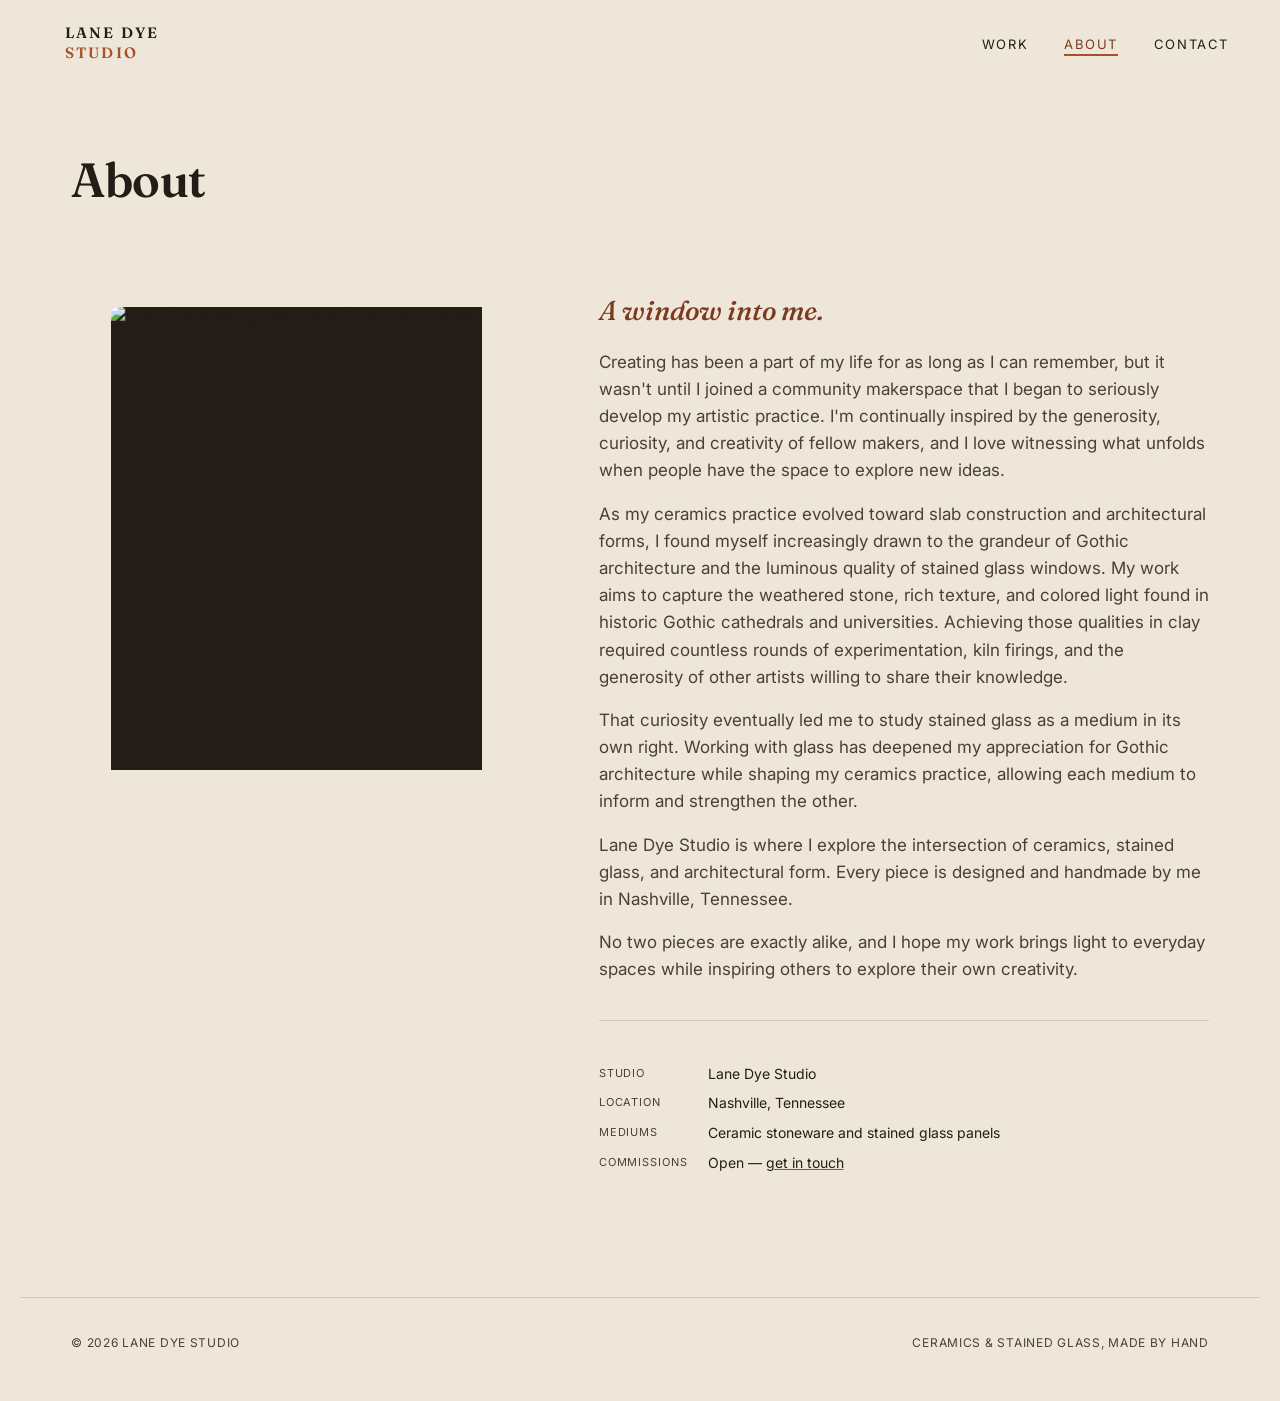
==== about.html @ 567c555c "Add files via upload" ====
<!DOCTYPE html>
<html lang="en">
<head>
<meta charset="UTF-8">
<meta name="viewport" content="width=device-width, initial-scale=1.0">
<title>About — Lane Dye Studio</title>
<meta name="description" content="About Lane Dye Studio.">
<link href="https://fonts.googleapis.com/css2?family=Fraunces:ital,opsz,wght@0,9..144,400;0,9..144,600;1,9..144,500&family=Inter:wght@400;500;600&display=swap" rel="stylesheet">
<link rel="icon" href="favicon.ico" sizes="any">
<link rel="icon" href="images/favicon-32.png" type="image/png">
<link rel="apple-touch-icon" href="images/apple-touch-icon.png">
<link rel="stylesheet" href="styles.css">
</head>
<body>

<nav class="site-nav">
  <a href="index.html" class="wordmark"><img src="images/logo-icon.png" class="wordmark-icon" alt=""><span class="wordmark-text">Lane Dye<span>Studio</span></span></a>
  <ul class="nav-links">
    <li><a href="work.html">Work</a></li>
    <li><a href="about.html" class="active">About</a></li>
    <li><a href="contact.html">Contact</a></li>
  </ul>
</nav>

<section class="wrap" style="padding-top:56px;">
  <div class="section-head" style="border-bottom:none;">
    <h2 style="font-size:clamp(2rem,4vw,3rem);">About</h2>
  </div>

  <div class="about-grid">
    <div class="about-photos">
      <figure class="piece" data-cat="ceramics"><div class="piece-frame portrait-frame"><img src="images/portrait-lane.jpg" alt="Lane Dye holding two of her Gothic arch vases"></div></figure>
    </div>

    <div class="about-statement">
      <p class="about-lead">A window into me.</p>
      <p>Creating has been a part of my life for as long as I can remember, but it wasn't until I joined a community makerspace that I began to seriously develop my artistic practice. I'm continually inspired by the generosity, curiosity, and creativity of fellow makers, and I love witnessing what unfolds when people have the space to explore new ideas.</p>
      <p>As my ceramics practice evolved toward slab construction and architectural forms, I found myself increasingly drawn to the grandeur of Gothic architecture and the luminous quality of stained glass windows. My work aims to capture the weathered stone, rich texture, and colored light found in historic Gothic cathedrals and universities. Achieving those qualities in clay required countless rounds of experimentation, kiln firings, and the generosity of other artists willing to share their knowledge.</p>
      <p>That curiosity eventually led me to study stained glass as a medium in its own right. Working with glass has deepened my appreciation for Gothic architecture while shaping my ceramics practice, allowing each medium to inform and strengthen the other.</p>
      <p>Lane Dye Studio is where I explore the intersection of ceramics, stained glass, and architectural form. Every piece is designed and handmade by me in Nashville, Tennessee.</p>
      <p>No two pieces are exactly alike, and I hope my work brings light to everyday spaces while inspiring others to explore their own creativity.</p>

      <div class="about-meta">
        <dl>
          <dt>Studio</dt><dd>Lane Dye Studio</dd>
          <dt>Location</dt><dd>Nashville, Tennessee</dd>
          <dt>Mediums</dt><dd>Ceramic stoneware and stained glass panels</dd>
          <dt>Commissions</dt><dd>Open — <a href="contact.html" style="text-decoration:underline;text-decoration-color:var(--clay);">get in touch</a></dd>
        </dl>
      </div>
    </div>
  </div>
</section>

<footer class="wrap">
  <span>© <span id="year"></span> Lane Dye Studio</span>
  <span>Ceramics &amp; Stained Glass, made by hand</span>
</footer>

<script>document.getElementById('year').textContent = new Date().getFullYear();</script>
<script src="script.js"></script>
</body>
</html>
---- styles.css ----
/* ============================================================
   Lane Dye Studio — design tokens (v1)
   Palette pulled from the glazes themselves:
   parchment/ink = stoneware body, clay = exposed foot-ring,
   indigo/sage/gold = the stained-glass panel colors
   ============================================================ */
:root{
  --parchment: #EEE7D9;
  --parchment-soft: #F5F0E6;
  --ink: #241C16;
  --ink-soft: #4A4038;
  --clay: #A6512B;
  --clay-deep: #7C3A1E;
  --indigo: #33435F;
  --sage: #74804B;
  --gold: #C99A3D;
  --line: rgba(36,28,22,0.14);
  --hairline: rgba(36,28,22,0.09);

  --display: "Fraunces", "Iowan Old Style", Georgia, serif;
  --body: "Inter", -apple-system, BlinkMacSystemFont, "Segoe UI", sans-serif;

  --wrap: 1240px;
  --pad: clamp(20px, 4vw, 56px);
}

*{box-sizing:border-box;}
[hidden]{display:none !important;}
html{scroll-behavior:smooth;}
body{
  margin:0;
  background:var(--parchment);
  color:var(--ink);
  font-family:var(--body);
  font-size:16px;
  line-height:1.55;
  -webkit-font-smoothing:antialiased;
}
img{max-width:100%;display:block;}
a{color:inherit;text-decoration:none;}
h1,h2,h3{font-family:var(--display);font-weight:600;margin:0;letter-spacing:-0.01em;}

.wrap{max-width:var(--wrap);margin:0 auto;padding-left:var(--pad);padding-right:var(--pad);}

/* -------------------- Nav -------------------- */
.site-nav{
  position:sticky;top:0;z-index:50;
  display:flex;align-items:center;justify-content:space-between;
  padding:22px var(--pad);
  background:rgba(238,231,217,0.86);
  backdrop-filter:blur(8px);
  border-bottom:1px solid transparent;
  transition:border-color .3s ease, background .3s ease;
}
.site-nav.scrolled{border-bottom-color:var(--line);}
.wordmark{
  display:inline-flex;align-items:center;gap:14px;
  font-family:var(--display);
  font-size:15px;
  font-weight:600;
  letter-spacing:0.14em;
  text-transform:uppercase;
}
.wordmark-icon{height:42px;width:auto;display:block;flex:none;}
.wordmark-text{display:flex;flex-direction:column;align-items:flex-start;line-height:1.35;text-align:left;}
.wordmark-text span{color:var(--clay);}
.nav-links{display:flex;gap:clamp(18px,3vw,36px);list-style:none;margin:0;padding:0;}
.nav-links a{
  font-size:13px;
  letter-spacing:0.12em;
  text-transform:uppercase;
  position:relative;
  padding-bottom:4px;
}
.nav-links a::after{
  content:"";position:absolute;left:0;right:0;bottom:0;height:1.5px;
  background:var(--clay);
  transform:scaleX(0);transform-origin:right;
  transition:transform .3s ease;
}
.nav-links a:hover::after,
.nav-links a.active::after{transform:scaleX(1);transform-origin:left;}
.nav-links a.active{color:var(--clay-deep);}

/* -------------------- Buttons / small links -------------------- */
.btn{
  display:inline-flex;align-items:center;gap:10px;
  font-size:13px;letter-spacing:0.1em;text-transform:uppercase;
  padding:14px 26px;border:1px solid var(--ink);
  transition:background .25s ease,color .25s ease,border-color .25s ease;
}
.btn:hover{background:var(--ink);color:var(--parchment);}
.btn.alt{border-color:var(--clay);color:var(--clay-deep);}
.btn.alt:hover{background:var(--clay);color:var(--parchment-soft);border-color:var(--clay);}

/* -------------------- Hero -------------------- */
.hero{
  position:relative;
  display:flex;align-items:flex-end;
  min-height:88vh;
  overflow:hidden;
}
.hero-img{
  position:absolute;inset:0;width:100%;height:100%;object-fit:cover;
  object-position:center 30%;
}
.hero-scrim{
  position:absolute;inset:0;
  background:linear-gradient(180deg, rgba(20,15,11,0) 0%, rgba(20,15,11,0.25) 40%, rgba(16,12,9,0.92) 100%);
}
.hero-content{
  position:relative;z-index:2;color:var(--parchment-soft);
  padding:0 var(--pad) clamp(40px,6vw,84px);
  width:100%;
}
.hero-eyebrow{
  font-size:12px;letter-spacing:0.22em;text-transform:uppercase;
  color:var(--gold);margin-bottom:18px;display:block;
  text-shadow:0 2px 14px rgba(0,0,0,0.6);
}
.hero h1{
  font-size:clamp(2.4rem,6vw,4.6rem);
  line-height:1.04;
  max-width:15ch;
  text-shadow:0 4px 24px rgba(0,0,0,0.55);
}
.hero p{
  max-width:46ch;margin-top:20px;font-size:17px;
  color:rgba(245,240,230,0.92);
  text-shadow:0 2px 16px rgba(0,0,0,0.6);
}
.hero-location{
  display:block;margin-top:18px;
  font-size:13px;letter-spacing:0.14em;text-transform:uppercase;
  color:var(--gold);
  text-shadow:0 2px 14px rgba(0,0,0,0.6);
}

/* -------------------- Section scaffolding -------------------- */
section{padding:clamp(56px,9vw,110px) 0;}
.section-head{
  display:flex;justify-content:space-between;align-items:flex-end;
  gap:24px;margin-bottom:clamp(28px,4vw,52px);
  border-bottom:1px solid var(--line);
  padding-bottom:22px;
}
.section-head h2{font-size:clamp(1.6rem,3vw,2.3rem);}
.section-num{
  font-family:var(--body);font-size:12px;letter-spacing:0.14em;
  text-transform:uppercase;color:var(--ink-soft);
}

/* -------------------- Gallery / arch cards (signature element) -------------------- */
.gallery{
  display:grid;
  grid-template-columns:repeat(3, 1fr);
  gap:28px 28px;
}
.piece{
  opacity:0;transform:translateY(28px);
  transition:opacity .7s ease, transform .7s ease;
}
.piece.in-view{opacity:1;transform:translateY(0);}
.piece-frame{
  position:relative;
  overflow:hidden;
  background:var(--ink);
  aspect-ratio:4/5;
}
.piece-frame img{
  width:100%;height:100%;object-fit:cover;display:block;
  transform:scale(1.01);
  transition:transform .6s ease;
}
.piece:hover .piece-frame img{transform:scale(1.06);}
.piece-cap{
  display:flex;justify-content:space-between;align-items:baseline;
  padding-top:12px;border-top:2px solid var(--clay);
}
.piece[data-cat="glass"] .piece-cap{border-top-color:var(--indigo);}
.piece-title{font-family:var(--display);font-size:15px;}
.piece-med{font-size:11px;letter-spacing:0.08em;text-transform:uppercase;color:var(--ink-soft);}

/* -------------------- Selected Work collage (homepage) -------------------- */
.collage{
  display:flex;
  gap:24px;
  align-items:flex-start;
}
.collage-col{
  display:flex;
  flex-direction:column;
  gap:24px;
  flex:1;
  min-width:0;
}
.collage-item{
  position:relative;
  display:block;
  overflow:hidden;
  cursor:pointer;
  background:var(--bg-alt, var(--parchment-soft));
  box-shadow:0 1px 3px rgba(36,28,22,0.18);
  transition:box-shadow .4s ease, transform .4s ease;
}
.collage-item img{
  width:100%;height:auto;display:block;
  transition:transform .6s cubic-bezier(.22,.8,.28,1);
}
.collage-item:hover{
  transform:translateY(-6px);
  box-shadow:0 20px 40px rgba(36,28,22,0.24);
  z-index:5;
}
.collage-item:hover img{transform:scale(1.06);}
.collage-caption{
  position:absolute;inset:auto 0 0 0;
  padding:16px 18px;
  background:linear-gradient(180deg, rgba(36,28,22,0) 0%, rgba(22,16,12,0.85) 100%);
  color:var(--parchment-soft);
  transform:translateY(100%);
  transition:transform .4s cubic-bezier(.22,.8,.28,1);
}
.collage-item:hover .collage-caption{transform:translateY(0);}
.collage-caption .t{font-family:var(--display);font-size:14px;display:block;line-height:1.3;}
.collage-caption .m{font-size:10px;letter-spacing:.08em;text-transform:uppercase;opacity:.8;}

@media (prefers-reduced-motion: reduce){
  .collage-item, .collage-item img, .collage-caption{transition:none;}
}
.statement{
  display:grid;
  grid-template-columns:180px 1fr;
  gap:32px;
  align-items:start;
  padding-top:44px;
  padding-bottom:44px;
  border-top:1px solid var(--line);
  border-bottom:1px solid var(--line);
}
.statement-label{
  font-family:var(--display);font-weight:600;letter-spacing:-0.01em;
  font-size:clamp(1.6rem,3vw,2.3rem);
  color:var(--ink);
}
.statement-text{
  font-family:var(--body);font-weight:400;
  font-size:17px;
  line-height:1.6;
  color:var(--ink);
  max-width:72ch;
  margin:0;
}
@media (max-width:700px){
  .statement{grid-template-columns:1fr;gap:14px;}
}

/* -------------------- Footer -------------------- */
footer{
  padding:36px var(--pad) 48px;
  border-top:1px solid var(--line);
  display:flex;justify-content:space-between;align-items:center;
  font-size:12px;letter-spacing:0.06em;text-transform:uppercase;color:var(--ink-soft);
  flex-wrap:wrap;gap:14px;
}

/* -------------------- Multi-photo piece groups (Work page) -------------------- */
.piece-group .piece-frame{position:relative;}
.piece-thumbs{
  position:absolute;left:10px;right:10px;bottom:10px;
  display:flex;gap:8px;flex-wrap:wrap;
}
.piece-thumbs button{
  width:32px;height:32px;flex:none;
  border-radius:2px;border:2px solid rgba(245,240,230,0.9);
  background-size:cover;background-position:center;
  cursor:pointer;padding:0;
  opacity:.72;transition:opacity .2s ease, transform .2s ease, border-color .2s ease;
  box-shadow:0 1px 3px rgba(0,0,0,0.35);
}
.piece-thumbs button:hover{opacity:1;}
.piece-thumbs button.active{opacity:1;border-color:var(--clay);transform:translateY(-2px);}
.piece-view-count{color:var(--ink-soft);}

/* -------------------- Lightbox (Work page) -------------------- */
.piece-frame img{cursor:zoom-in;}
.lightbox{
  position:fixed;inset:0;z-index:200;
  background:rgba(18,17,16,0.94);
  display:flex;align-items:center;justify-content:center;
  padding:56px;
}
.lightbox[hidden]{display:none;}
.lightbox-img{
  max-width:88vw;max-height:84vh;
  width:auto;height:auto;
  object-fit:contain;
  box-shadow:0 20px 60px rgba(0,0,0,0.5);
}
.lightbox-close{
  position:absolute;top:20px;right:24px;
  background:none;border:none;color:var(--parchment-soft);
  font-size:34px;line-height:1;cursor:pointer;
  padding:8px;font-family:var(--body);
}
.lightbox-prev,.lightbox-next{
  position:absolute;top:50%;transform:translateY(-50%);
  background:none;border:none;color:var(--parchment-soft);
  font-size:42px;line-height:1;cursor:pointer;padding:12px 18px;
  opacity:0.65;transition:opacity .2s ease;
  font-family:var(--body);
}
.lightbox-prev:hover,.lightbox-next:hover{opacity:1;}
.lightbox-prev{left:8px;}
.lightbox-next{right:8px;}
@media (max-width:640px){
  .lightbox{padding:24px;}
  .lightbox-prev,.lightbox-next{font-size:32px;padding:10px;}
}
.tabs{display:flex;gap:clamp(20px,4vw,40px);margin-bottom:8px;}
.tab{
  font-family:var(--display);font-size:clamp(1.1rem,2vw,1.5rem);
  color:var(--ink-soft);position:relative;padding-bottom:10px;cursor:pointer;
  background:none;border:none;font-weight:600;letter-spacing:-0.01em;
}
.tab::after{
  content:"";position:absolute;left:0;bottom:0;height:2px;width:100%;
  background:var(--clay);transform:scaleX(0);transform-origin:left;
  transition:transform .3s ease;
}
.tab[data-cat="glass"]::after{background:var(--indigo);}
.tab.active{color:var(--ink);}
.tab.active::after{transform:scaleX(1);}

.empty-state{
  border:1px dashed var(--line);padding:56px 32px;text-align:center;
  color:var(--ink-soft);
}
.empty-state h3{font-size:1.3rem;margin-bottom:10px;color:var(--ink);}
.empty-state p{max-width:42ch;margin:0 auto;}

/* -------------------- About -------------------- */
.about-grid{
  display:grid;grid-template-columns:0.85fr 1.15fr;gap:clamp(32px,6vw,80px);
  align-items:start;
}
.portrait-frame{aspect-ratio:4/5;}
.about-statement p{font-size:17px;line-height:1.6;color:var(--ink-soft);margin:0 0 16px;max-width:56ch;}
.about-statement .about-lead{
  font-family:var(--display);font-style:italic;font-weight:500;
  font-size:clamp(1.3rem,2.2vw,1.7rem);
  color:var(--clay-deep);line-height:1.4;
  margin:0 0 20px;
}
.about-photos{display:grid;gap:20px;}
.about-meta{margin-top:36px;padding-top:28px;border-top:1px solid var(--line);}
.about-meta dl{display:grid;grid-template-columns:auto 1fr;gap:8px 20px;font-size:14px;}
.about-meta dt{color:var(--ink-soft);text-transform:uppercase;letter-spacing:0.08em;font-size:11px;padding-top:2px;}
.about-meta dd{margin:0;}

/* -------------------- Contact -------------------- */
.contact-stack{max-width:56ch;}
.contact-email{
  font-family:var(--display);font-size:clamp(1.6rem,3.4vw,2.6rem);
  color:var(--clay-deep);word-break:break-word;
  border-bottom:2px solid var(--clay);display:inline-block;padding-bottom:6px;
}
.contact-note{margin-top:22px;max-width:48ch;color:var(--ink-soft);}
.contact-links{list-style:none;padding:0;margin:28px 0 0;display:flex;flex-direction:column;gap:12px;}
.contact-links a{font-size:14px;letter-spacing:0.04em;}
.contact-meta{margin-top:40px;padding-top:28px;border-top:1px solid var(--line);}
.contact-meta-label{
  display:block;font-size:11px;letter-spacing:0.1em;text-transform:uppercase;
  color:var(--ink-soft);margin-bottom:12px;
}
.contact-meta p{font-size:15px;color:var(--ink-soft);max-width:52ch;margin:0;}

@media (max-width:860px){
  .gallery{grid-template-columns:repeat(2, 1fr);}
  .about-grid{grid-template-columns:1fr;}
  .about-photos{grid-template-columns:1fr 1fr;}
}
@media (max-width:560px){
  .gallery{grid-template-columns:1fr;}
  .site-nav{padding:16px 20px;}
  .wordmark{gap:9px;font-size:11px;}
  .wordmark-icon{height:30px;}
  .nav-links{gap:13px;}
  .nav-links a{font-size:10.5px;}
  .section-head{flex-direction:column;align-items:flex-start;gap:8px;}
  .about-photos{grid-template-columns:1fr;}
}
@media (prefers-reduced-motion: reduce){
  html{scroll-behavior:auto;}
  .piece{transition:none;opacity:1;transform:none;}
  .piece-frame img{transition:none;}
}
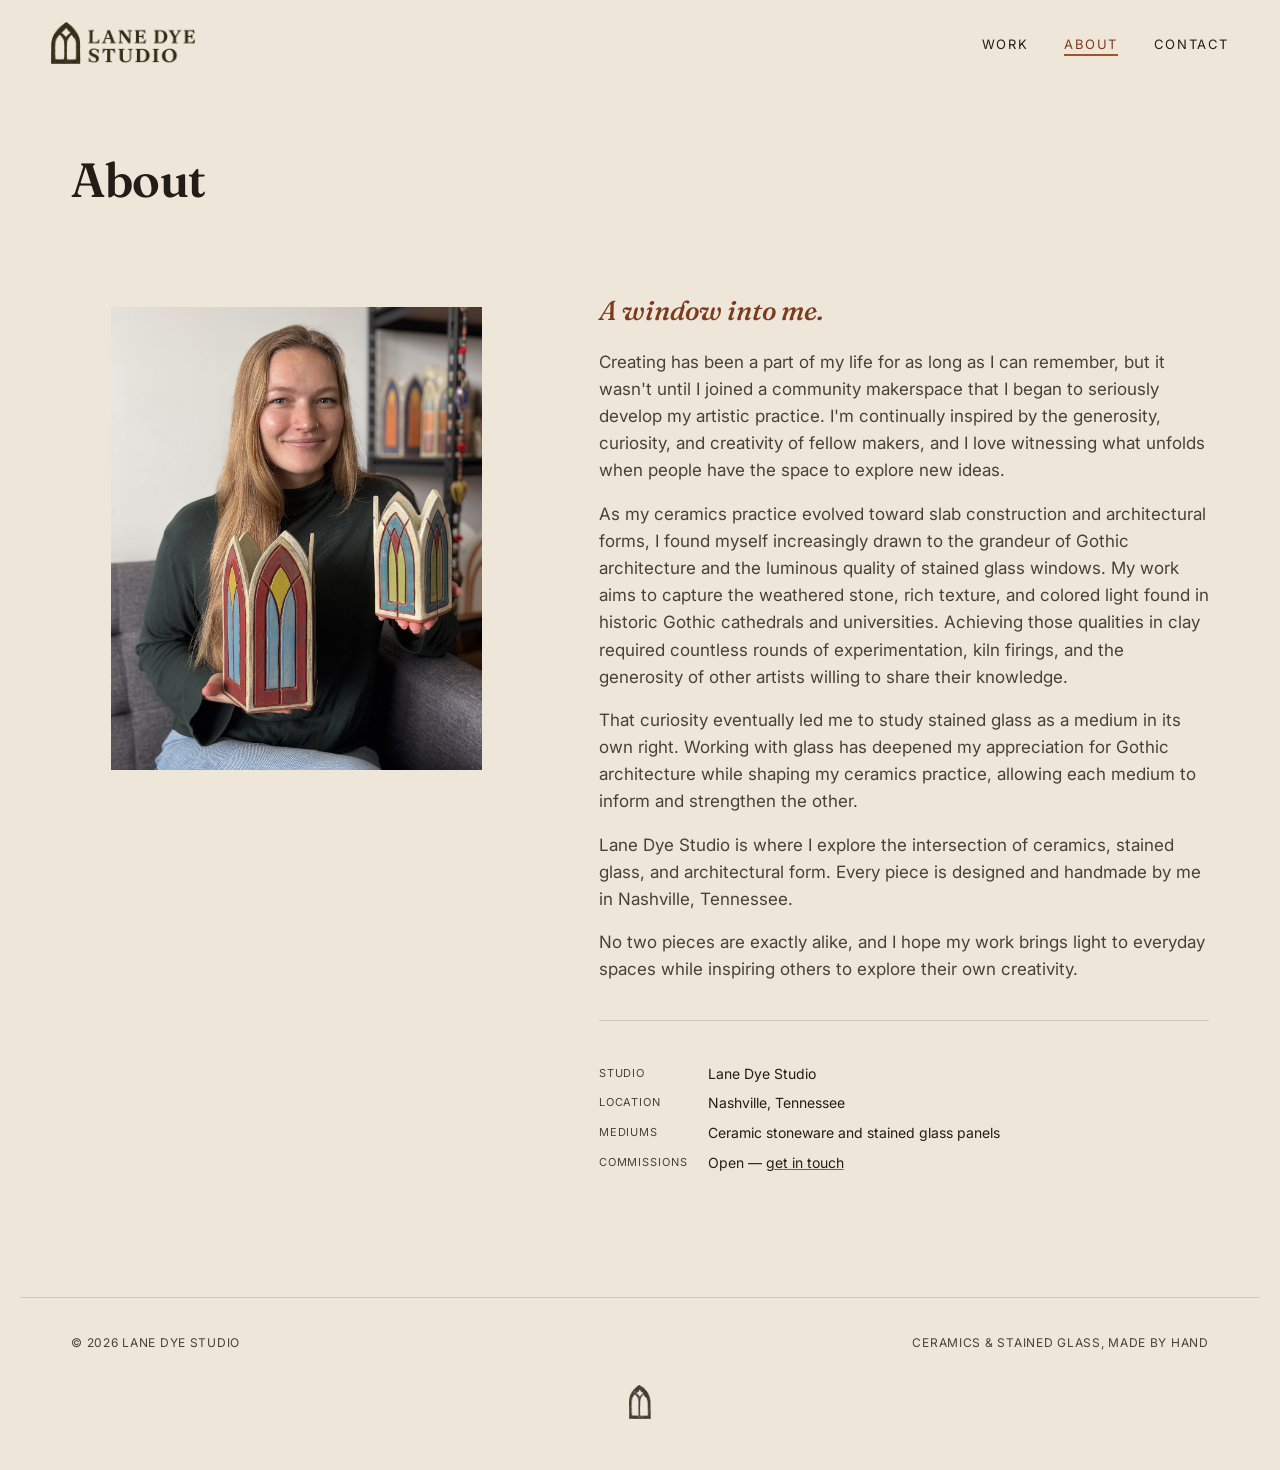
==== commit e97a97cf: "Add files via upload update work and logo" ====
--- a/about.html
+++ b/about.html
@@ -14,7 +14,7 @@
 <body>
 
 <nav class="site-nav">
-  <a href="index.html" class="wordmark"><img src="images/logo-icon.png" class="wordmark-icon" alt=""><span class="wordmark-text">Lane Dye<span>Studio</span></span></a>
+  <a href="index.html" class="wordmark" aria-label="Lane Dye Studio, home"><img src="images/logo-full.png" class="wordmark-logo" alt="Lane Dye Studio"></a>
   <ul class="nav-links">
     <li><a href="work.html">Work</a></li>
     <li><a href="about.html" class="active">About</a></li>
@@ -29,7 +29,7 @@
 
   <div class="about-grid">
     <div class="about-photos">
-      <figure class="piece" data-cat="ceramics"><div class="piece-frame portrait-frame"><img src="images/portrait-lane.jpg" alt="Lane Dye holding two of her Gothic arch vases"></div></figure>
+      <figure class="piece" data-cat="ceramics"><div class="piece-frame portrait-frame"><img src="images/portrait-lane.jpg" alt="Lane Dye holding two of her Gothic arch vessels"></div></figure>
     </div>
 
     <div class="about-statement">
@@ -56,6 +56,7 @@
   <span>© <span id="year"></span> Lane Dye Studio</span>
   <span>Ceramics &amp; Stained Glass, made by hand</span>
 </footer>
+<div class="footer-icon"><img src="images/footer-arch.png" alt="" width="21" height="34"></div>
 
 <script>document.getElementById('year').textContent = new Date().getFullYear();</script>
 <script src="script.js"></script>
--- a/styles.css
+++ b/styles.css
@@ -54,7 +54,7 @@
 }
 .site-nav.scrolled{border-bottom-color:var(--line);}
 .wordmark{
-  display:inline-flex;align-items:center;gap:14px;
+  display:inline-flex;align-items:flex-end;gap:14px;
   font-family:var(--display);
   font-size:15px;
   font-weight:600;
@@ -62,7 +62,8 @@
   text-transform:uppercase;
 }
 .wordmark-icon{height:42px;width:auto;display:block;flex:none;}
-.wordmark-text{display:flex;flex-direction:column;align-items:flex-start;line-height:1.35;text-align:left;}
+.wordmark-logo{height:42px;width:auto;display:block;}
+.wordmark-text{display:flex;flex-direction:column;align-items:flex-start;line-height:1.1;text-align:left;gap:3px;}
 .wordmark-text span{color:var(--clay);}
 .nav-links{display:flex;gap:clamp(18px,3vw,36px);list-style:none;margin:0;padding:0;}
 .nav-links a{
@@ -97,20 +98,25 @@
 .hero{
   position:relative;
   display:flex;align-items:flex-end;
-  min-height:88vh;
+  width:100%;
+  aspect-ratio:2/1;
+  min-height:460px;
+  max-height:88vh;
   overflow:hidden;
 }
 .hero-img{
   position:absolute;inset:0;width:100%;height:100%;object-fit:cover;
-  object-position:center 30%;
+  object-position:center 45%;
 }
 .hero-scrim{
   position:absolute;inset:0;
-  background:linear-gradient(180deg, rgba(20,15,11,0) 0%, rgba(20,15,11,0.25) 40%, rgba(16,12,9,0.92) 100%);
+  background:
+    radial-gradient(ellipse at center, rgba(10,8,6,0) 38%, rgba(10,8,6,0.42) 100%),
+    linear-gradient(180deg, rgba(20,15,11,0) 0%, rgba(20,15,11,0.10) 48%, rgba(16,12,9,0.66) 100%);
 }
 .hero-content{
   position:relative;z-index:2;color:var(--parchment-soft);
-  padding:0 var(--pad) clamp(40px,6vw,84px);
+  padding:0 var(--pad) clamp(48px,9vh,120px);
   width:100%;
 }
 .hero-eyebrow{
@@ -119,21 +125,21 @@
   text-shadow:0 2px 14px rgba(0,0,0,0.6);
 }
 .hero h1{
-  font-size:clamp(2.4rem,6vw,4.6rem);
+  font-size:clamp(2.4rem,5.4vw,4.2rem);
   line-height:1.04;
   max-width:15ch;
-  text-shadow:0 4px 24px rgba(0,0,0,0.55);
+  text-shadow:0 2px 12px rgba(0,0,0,0.4);
 }
 .hero p{
-  max-width:46ch;margin-top:20px;font-size:17px;
-  color:rgba(245,240,230,0.92);
-  text-shadow:0 2px 16px rgba(0,0,0,0.6);
+  max-width:46ch;margin-top:16px;font-size:17px;
+  color:rgba(245,240,230,0.95);
+  text-shadow:0 1px 8px rgba(0,0,0,0.45);
 }
 .hero-location{
-  display:block;margin-top:18px;
+  display:block;margin-top:12px;
   font-size:13px;letter-spacing:0.14em;text-transform:uppercase;
   color:var(--gold);
-  text-shadow:0 2px 14px rgba(0,0,0,0.6);
+  text-shadow:0 1px 8px rgba(0,0,0,0.5);
 }
 
 /* -------------------- Section scaffolding -------------------- */
@@ -257,12 +263,14 @@
 
 /* -------------------- Footer -------------------- */
 footer{
-  padding:36px var(--pad) 48px;
+  padding:36px var(--pad) 28px;
   border-top:1px solid var(--line);
   display:flex;justify-content:space-between;align-items:center;
   font-size:12px;letter-spacing:0.06em;text-transform:uppercase;color:var(--ink-soft);
   flex-wrap:wrap;gap:14px;
 }
+.footer-icon{text-align:center;padding:4px 0 44px;}
+.footer-icon img{height:34px;width:auto;display:inline-block;opacity:.9;}
 
 /* -------------------- Multi-photo piece groups (Work page) -------------------- */
 .piece-group .piece-frame{position:relative;}
@@ -317,20 +325,18 @@
   .lightbox{padding:24px;}
   .lightbox-prev,.lightbox-next{font-size:32px;padding:10px;}
 }
-.tabs{display:flex;gap:clamp(20px,4vw,40px);margin-bottom:8px;}
+.tabs{display:flex;gap:6px;margin-bottom:0;border-bottom:2px solid var(--ink);}
 .tab{
-  font-family:var(--display);font-size:clamp(1.1rem,2vw,1.5rem);
-  color:var(--ink-soft);position:relative;padding-bottom:10px;cursor:pointer;
-  background:none;border:none;font-weight:600;letter-spacing:-0.01em;
-}
-.tab::after{
-  content:"";position:absolute;left:0;bottom:0;height:2px;width:100%;
-  background:var(--clay);transform:scaleX(0);transform-origin:left;
-  transition:transform .3s ease;
-}
-.tab[data-cat="glass"]::after{background:var(--indigo);}
-.tab.active{color:var(--ink);}
-.tab.active::after{transform:scaleX(1);}
+  font-family:var(--display);font-size:clamp(1rem,1.8vw,1.2rem);font-weight:600;letter-spacing:0;
+  color:var(--ink-soft);cursor:pointer;
+  background:rgba(36,28,22,0.05);border:1px solid var(--line);border-bottom:none;
+  border-radius:6px 6px 0 0;padding:11px clamp(18px,3vw,30px);
+  position:relative;top:0;transition:background .2s ease,color .2s ease;
+}
+.tab:hover{background:rgba(36,28,22,0.1);color:var(--ink);}
+.tab.active{background:var(--ink);border-color:var(--ink);color:var(--parchment-soft,#f3ece0);}
+.tab[data-cat="glass"].active{background:var(--indigo);border-color:var(--indigo);}
+.tabs{border-bottom-color:var(--ink);}
 
 .empty-state{
   border:1px dashed var(--line);padding:56px 32px;text-align:center;
@@ -381,13 +387,16 @@
   .about-photos{grid-template-columns:1fr 1fr;}
 }
 @media (max-width:560px){
+  .hero{min-height:100vh;min-height:100svh;}
   .gallery{grid-template-columns:1fr;}
   .site-nav{padding:16px 20px;}
   .wordmark{gap:9px;font-size:11px;}
   .wordmark-icon{height:30px;}
+  .wordmark-logo{height:32px;}
   .nav-links{gap:13px;}
   .nav-links a{font-size:10.5px;}
-  .section-head{flex-direction:column;align-items:flex-start;gap:8px;}
+  .section-head{gap:12px;}
+  .section-head .btn{font-size:10.5px;padding:10px 14px;white-space:nowrap;}
   .about-photos{grid-template-columns:1fr;}
 }
 @media (prefers-reduced-motion: reduce){
@@ -396,3 +405,6 @@
   .piece-frame img{transition:none;}
 }
 
+
+/* -------------------- Work page deep links -------------------- */
+.piece{scroll-margin-top:110px;}
